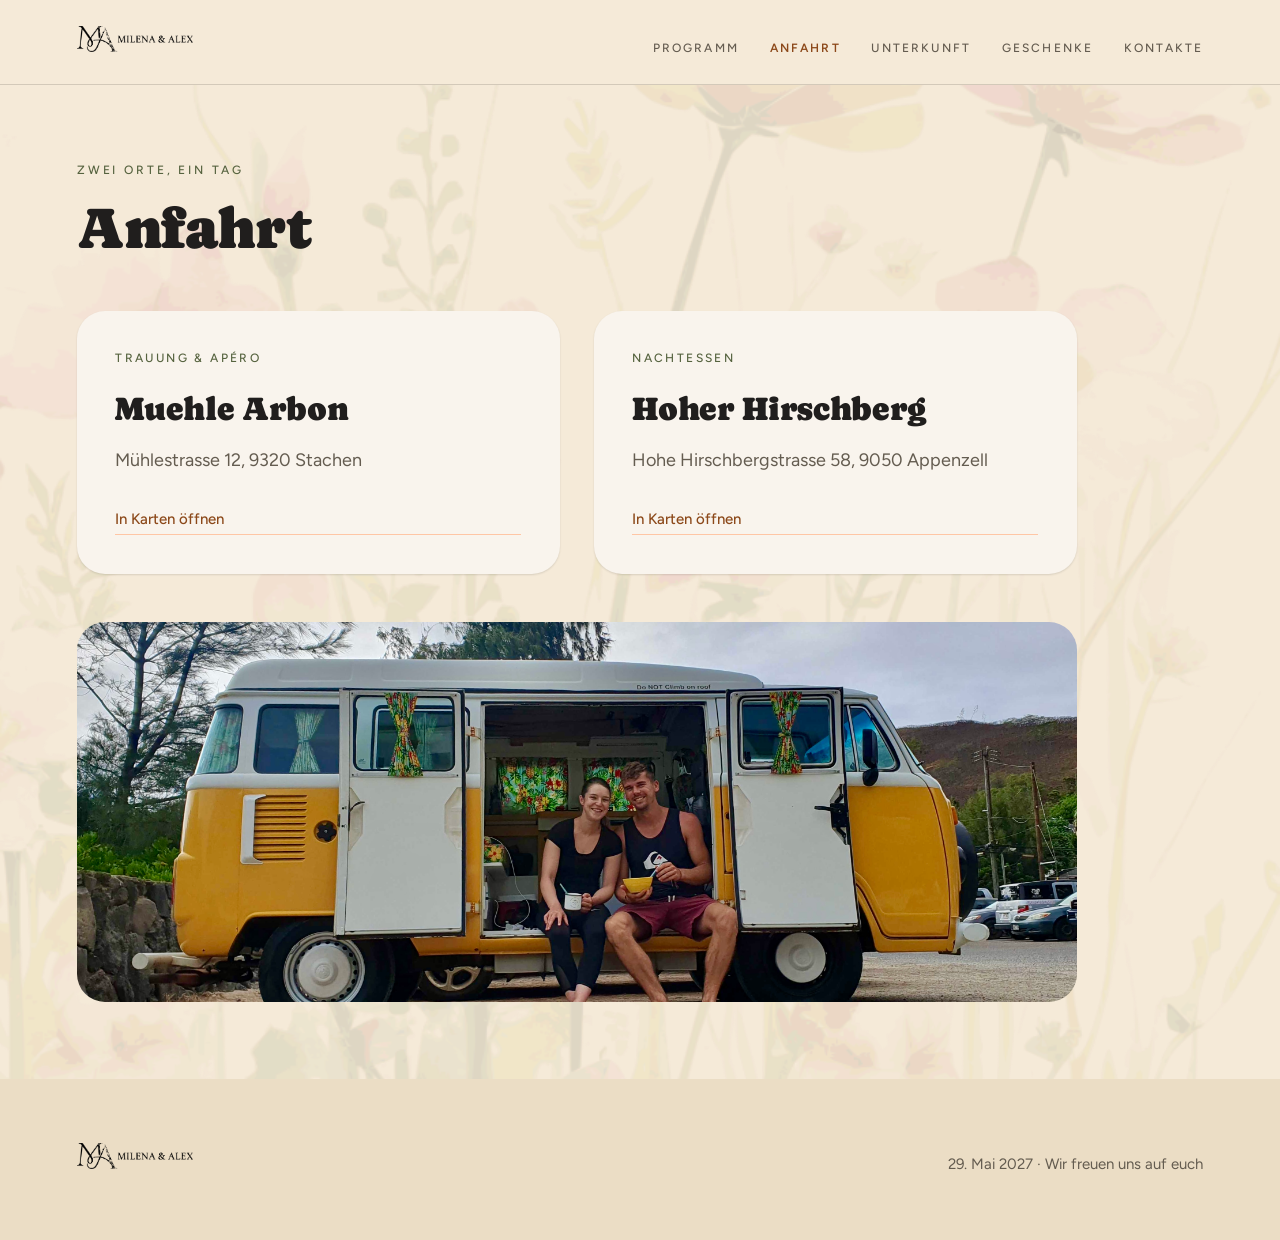
==== anfahrt.html @ 002980e3 "background flowers" ====
<!DOCTYPE html>
<html lang="de">
<head>
<meta charset="utf-8">
<meta name="viewport" content="width=device-width, initial-scale=1">
<title>Anfahrt — Milena & Alex</title>
<link rel="preconnect" href="https://fonts.googleapis.com">
<link rel="preconnect" href="https://fonts.gstatic.com" crossorigin>
<link href="https://fonts.googleapis.com/css2?family=Caprasimo&family=Figtree:wght@300;400;500;600&display=swap" rel="stylesheet">
<link rel="stylesheet" href="styles.css">
<link rel="icon" type="image/x-icon" href="favicon/favicon.ico">
<link rel="icon" type="image/png" sizes="32x32" href="favicon/favicon-32x32.png">
<link rel="icon" type="image/png" sizes="16x16" href="favicon/favicon-16x16.png">
<link rel="apple-touch-icon" sizes="180x180" href="favicon/apple-touch-icon.png">
<style>
  body { margin: 0; font-size: 17px; }
  html { scroll-behavior: smooth; }
  a { text-decoration: none; }
  a[href$=".html"]:hover, a[target="_blank"]:hover { color: var(--color-accent); }
</style>
</head>
<body>
<div style="min-height: 100vh; background: var(--color-bg); display: flex; flex-direction: column;">

  <div style="display: flex; align-items: baseline; justify-content: space-between; gap: 28px; flex-wrap: wrap; padding: 26px clamp(20px, 6vw, 80px); border-bottom: 1px solid var(--color-divider);">
    <a href="index.html" style="display: inline-flex; align-items: center;"><img src="logo/logo_schriftzug_seitlich_crop.png" alt="Milena &amp; Alex" style="height: 26px; width: auto; display: block;"></a>
    <div style="display: flex; gap: clamp(16px, 2.4vw, 34px); flex-wrap: wrap;">
      <a href="programm.html" style="font-size: 12px; font-weight: 500; letter-spacing: 0.18em; text-transform: uppercase; color: var(--color-neutral-700);">Programm</a>
      <a href="anfahrt.html" style="font-size: 12px; font-weight: 600; letter-spacing: 0.18em; text-transform: uppercase; color: var(--color-accent-700);">Anfahrt</a>
      <a href="unterkunft.html" style="font-size: 12px; font-weight: 500; letter-spacing: 0.18em; text-transform: uppercase; color: var(--color-neutral-700);">Unterkunft</a>
      <a href="geschenke.html" style="font-size: 12px; font-weight: 500; letter-spacing: 0.18em; text-transform: uppercase; color: var(--color-neutral-700);">Geschenke</a>
      <a href="brautpaar.html" style="font-size: 12px; font-weight: 500; letter-spacing: 0.18em; text-transform: uppercase; color: var(--color-neutral-700);">Kontakte</a>
    </div>
  </div>

  <div style="flex: 1; padding: clamp(40px, 6vw, 88px) clamp(20px, 6vw, 80px); position: relative; overflow: hidden; z-index: 0;">
    <img src="background/flowers.png" alt="" aria-hidden="true" style="position: absolute; bottom: 0; left: 0; width: 100%; height: auto; opacity: 0.14; z-index: -1; pointer-events: none;">
    <div style="font-size: 12px; font-weight: 500; letter-spacing: 0.24em; text-transform: uppercase; color: var(--color-accent-2-700);">Zwei Orte, ein Tag</div>
    <h1 style="font-size: clamp(34px, 4.6vw, 58px); line-height: 1.06; letter-spacing: -0.02em; margin: 18px 0 0;">Anfahrt</h1>

    <div style="display: grid; grid-template-columns: repeat(auto-fit, minmax(300px, 1fr)); gap: clamp(20px, 3vw, 34px); margin-top: clamp(32px, 4vw, 56px); max-width: 1000px;">
      <div class="card elev-sm" style="background: var(--color-neutral-100); border-radius: var(--radius-lg); padding: clamp(26px, 3vw, 40px);">
        <div style="font-size: 12px; font-weight: 500; letter-spacing: 0.2em; text-transform: uppercase; color: var(--color-accent-2-700);">Trauung &amp; Apéro</div>
        <h2 style="font-size: clamp(26px, 2.6vw, 34px); letter-spacing: -0.01em; margin: 14px 0 10px;">Muehle Arbon</h2>
        <p style="font-size: 18px; line-height: 1.6; color: var(--color-neutral-700); margin: 0;">Mühlestrasse 12, 9320 Stachen</p>
        <a href="https://www.google.com/maps/search/?api=1&amp;query=M%C3%BChlestrasse+12%2C+9320+Stachen" target="_blank" rel="noopener" style="display: inline-block; margin-top: 24px; font-size: 15px; font-weight: 500; color: var(--color-accent-700); border-bottom: 1px solid var(--color-accent-300); padding-bottom: 3px;">In Karten öffnen</a>
      </div>
      <div class="card elev-sm" style="background: var(--color-neutral-100); border-radius: var(--radius-lg); padding: clamp(26px, 3vw, 40px);">
        <div style="font-size: 12px; font-weight: 500; letter-spacing: 0.2em; text-transform: uppercase; color: var(--color-accent-2-700);">Nachtessen</div>
        <h2 style="font-size: clamp(26px, 2.6vw, 34px); letter-spacing: -0.01em; margin: 14px 0 10px;">Hoher Hirschberg</h2>
        <p style="font-size: 18px; line-height: 1.6; color: var(--color-neutral-700); margin: 0;">Hohe Hirschbergstrasse 58, 9050 Appenzell</p>
        <a href="https://www.google.com/maps/search/?api=1&amp;query=Hohe+Hirschbergstrasse+58%2C+9050+Appenzell" target="_blank" rel="noopener" style="display: inline-block; margin-top: 24px; font-size: 15px; font-weight: 500; color: var(--color-accent-700); border-bottom: 1px solid var(--color-accent-300); padding-bottom: 3px;">In Karten öffnen</a>
      </div>
    </div>

    <figure style="border-radius: var(--radius-lg); overflow: hidden; margin-top: clamp(28px, 4vw, 48px); max-width: 1000px;">
      <img src="images/IMG_9837.JPEG" alt="Unterwegs" style="width: 100%; height: clamp(240px, 30vw, 380px); object-fit: cover;">
    </figure>
  </div>

  <div style="background: var(--color-surface); padding: clamp(36px, 5vw, 64px) clamp(20px, 6vw, 80px); display: flex; align-items: baseline; justify-content: space-between; gap: 20px; flex-wrap: wrap;">
    <a href="index.html" style="display: inline-flex; align-items: center;"><img src="logo/logo_schriftzug_seitlich_crop.png" alt="Milena &amp; Alex" style="height: 26px; width: auto; display: block;"></a>
    <div style="font-size: 15px; color: var(--color-neutral-700);">29. Mai 2027 · Wir freuen uns auf euch</div>
  </div>

</div>
</body>
</html>
---- styles.css ----
/* Organic — design-system tokens and component classes. This file is the source of truth for the system's look; retune it here and see readme.md. */
@import url('https://fonts.googleapis.com/css2?family=Caprasimo:wght@400&family=Figtree:wght@400;600;700&display=swap');

:root {
  --color-bg: #f5ead8;
  --color-surface: #ebddc5;
  --color-text: #201e1d;
  --color-accent: #c67139;
  --color-accent-2: #7a8a5e;
  --color-divider: color-mix(in srgb, #201e1d 16%, transparent);

  /* Tonal ramps — generated in OKLCH on one shared lightness scale, so the
     same step of any role matches the others in visual value. */
  --color-neutral-100: #f9f4ed;
  --color-neutral-200: #eee7db;
  --color-neutral-300: #dcd3c4;
  --color-neutral-400: #c0b6a5;
  --color-neutral-500: #a19786;
  --color-neutral-600: #82796a;
  --color-neutral-700: #645c50;
  --color-neutral-800: #474238;
  --color-neutral-900: #2e2b25;

  --color-accent-100: #fff2eb;
  --color-accent-200: #ffe1d0;
  --color-accent-300: #ffc6a5;
  --color-accent-400: #f6a06b;
  --color-accent-500: #d67f48;
  --color-accent-600: #b2622d;
  --color-accent-700: #8c491a;
  --color-accent-800: #643312;
  --color-accent-900: #402310;

  --color-accent-2-100: #f0fae1;
  --color-accent-2-200: #e1eecc;
  --color-accent-2-300: #ccdbb2;
  --color-accent-2-400: #aebf92;
  --color-accent-2-500: #8fa073;
  --color-accent-2-600: #728157;
  --color-accent-2-700: #56633f;
  --color-accent-2-800: #3d472b;
  --color-accent-2-900: #272e1b;

  --font-heading: "Caprasimo", system-ui, sans-serif;
  --font-heading-weight: 400;
  --font-body: "Figtree", system-ui, sans-serif;

  --space-1: 4.4px;
  --space-2: 8.8px;
  --space-3: 13.2px;
  --space-4: 17.6px;
  --space-6: 26.4px;
  --space-8: 35.2px;

  --radius-sm: 8px;
  --radius-md: 16px;
  --radius-lg: 28px;

  /* Elevation — derived from the ground: soft ink-tinted shadows on a
     light theme, a hairline edge + ambient darkness on a dark one. */
  --shadow-sm: 0 1px 2px color-mix(in srgb, #2e2b25 14%, transparent);
  --shadow-md: 0 3px 10px color-mix(in srgb, #2e2b25 16%, transparent);
  --shadow-lg: 0 12px 32px color-mix(in srgb, #2e2b25 22%, transparent);
}

body {
  background: var(--color-bg);
  color: var(--color-text);
  font-family: var(--font-body);
}
h1, h2, h3, h4 { font-family: var(--font-heading); font-weight: var(--font-heading-weight); }

/* ══════════════════════════════════════════════════════════════════════════
   Components — built with the tokens above. Plain CSS
   on plain HTML: no JavaScript, no build step. Each class is documented in
   readme.md and demonstrated in foundations/ and components/.
   ══════════════════════════════════════════════════════════════════════ */

*, *::before, *::after { box-sizing: border-box; }
body { margin: 0; font-size: 15px; line-height: 1.55; font-weight: 400; }
h1, h2, h3, h4, h5, h6 {
  font-family: var(--font-heading); font-weight: var(--font-heading-weight);
  line-height: 1.12; letter-spacing: -0.015em; margin: 0 0 var(--space-2);
}
h1 { font-size: 42px; }
h2 { font-size: 32px; }
h3 { font-size: 25px; }
h4 { font-size: 20px; }
h5 { font-size: 16px; }
h6 { font-size: 13px; }
h6 { letter-spacing: 0.08em; text-transform: uppercase; }
p { margin: 0 0 var(--space-3); }
a { color: var(--color-accent); text-underline-offset: 3px; }
img { display: block; max-width: 100%; }
figure { margin: 0; }
figcaption {
  font-size: 11px; margin-top: var(--space-1);
  color: color-mix(in srgb, var(--color-text) 55%, transparent);
}
.text-muted { color: color-mix(in srgb, var(--color-text) 55%, transparent); }
:focus { outline: none; }
:focus-visible { outline: 2px solid var(--color-accent); outline-offset: 2px; }
::selection { background: color-mix(in srgb, var(--color-accent) 30%, transparent); }

/* — rules — */
.hr {
  height: 1px; border: 0; margin: var(--space-4) 0;
  background: var(--color-divider);
}

/* — buttons — */
.btn {
  display: inline-flex; align-items: center; justify-content: center; gap: 6px;
  cursor: pointer; text-decoration: none;
  font-family: var(--font-heading); font-weight: var(--font-heading-weight);
  font-size: 14px; line-height: 1.2; color: var(--color-text); /* matches the .input's 14px —
     the pair sits side by side in sign-up rows */
  background: transparent; border: 1px solid transparent;
  padding: var(--space-2) calc(var(--space-3) * 1.2);
  border-radius: var(--radius-md);
}
.btn svg { display: block; }
.btn:disabled { opacity: 0.45; cursor: not-allowed; }
.btn-primary { background: var(--color-accent); color: var(--color-bg); }
.btn-primary:hover { background: var(--color-accent-600); }
.btn-primary:active { background: var(--color-accent-700); }
.btn-secondary { border-color: var(--color-divider); }
.btn-secondary:hover { background: color-mix(in srgb, var(--color-text) 7%, transparent); }
.btn-secondary:active { background: color-mix(in srgb, var(--color-text) 14%, transparent); }
.btn-ghost { color: var(--color-accent); padding-inline: var(--space-1); }
.btn-ghost:hover { background: color-mix(in srgb, var(--color-accent) 10%, transparent); }
.btn-ghost:active { background: color-mix(in srgb, var(--color-accent) 18%, transparent); }
.btn-icon { width: 36px; height: 36px; padding: 0; }
.btn-block { width: 100%; margin-top: var(--space-2); }

/* — forms — */
.field > label {
  display: block; font-size: 12px; margin-bottom: 5px;
  color: color-mix(in srgb, var(--color-text) 70%, transparent);
}
.input {
  width: 100%; min-height: 36px; padding: 6px 10px; font: inherit;
  font-size: 14px; color: var(--color-text); caret-color: var(--color-accent);
  background: var(--color-surface);
  border: 1px solid var(--color-divider); border-radius: var(--radius-md);
}
.input:hover { border-color: color-mix(in srgb, var(--color-text) 45%, transparent); }
.input:focus-visible { border-color: var(--color-accent); outline-offset: 0; }
textarea.input { min-height: 90px; resize: vertical; }
.radio { display: inline-flex; align-items: center; gap: 8px; cursor: pointer; font-size: 14px; }
.radio input, .seg-opt input {
  position: absolute; opacity: 0; width: 0; height: 0; pointer-events: none;
}
.radio .dot {
  width: 16px; height: 16px; flex: none; border-radius: 50%;
  border: 1.5px solid var(--color-divider);
}
.radio:hover .dot { border-color: var(--color-accent); }
.radio input:checked + .dot {
  border-color: var(--color-accent); background: var(--color-accent);
  box-shadow: inset 0 0 0 4px var(--color-bg);
}
.radio input:focus-visible + .dot { outline: 2px solid var(--color-accent); outline-offset: 2px; }
.seg {
  display: inline-flex; overflow: hidden;
  border: 1px solid var(--color-divider); border-radius: var(--radius-md);
}
.seg-opt {
  display: inline-flex; align-items: center; gap: 6px;
  padding: 7px 12px; font-size: 13px; cursor: pointer;
}
.seg-opt + .seg-opt { border-left: 1px solid var(--color-divider); }
.seg-opt:has(input:checked) { background: var(--color-accent); color: var(--color-bg); }
.seg-opt:not(:has(input:checked)):hover { background: color-mix(in srgb, var(--color-text) 7%, transparent); }
.seg-opt:has(input:focus-visible) { outline: 2px solid var(--color-accent); outline-offset: -2px; }

/* — cards — */
.card {
  display: flex; flex-direction: column; gap: var(--space-2);
  padding: var(--space-3); border-radius: var(--radius-md); background: var(--color-surface);
}
.card-kicker { font-size: 10px; letter-spacing: 0.1em; text-transform: uppercase; color: var(--color-accent); }
.card-title {
  font-family: var(--font-heading); font-weight: var(--font-heading-weight);
  font-size: 17px; line-height: 1.2;
}
.card-body { margin: 0; font-size: 13px; opacity: 0.8; flex: 1; }
.card-meta {
  display: flex; align-items: center; gap: 6px; font-size: 11px;
  color: color-mix(in srgb, var(--color-text) 50%, transparent);
}
.elev-sm { box-shadow: var(--shadow-sm); }
.elev-md { box-shadow: var(--shadow-md); }
.elev-lg { box-shadow: var(--shadow-lg); }

/* — tags — */
.tag {
  display: inline-flex; align-items: center; font-size: 11px;
  letter-spacing: 0.02em; padding: 3px 10px;
  border-radius: calc(var(--radius-md) * 0.75);
}
.tag-accent { background: var(--color-accent-100); color: var(--color-accent-800); }
.tag-accent-2 { background: var(--color-accent-2-100); color: var(--color-accent-2-800); }
.tag-neutral { background: var(--color-neutral-100); color: var(--color-neutral-800); }
.tag-outline { border: 1px solid var(--color-accent); color: var(--color-accent); }

/* — navigation — */
.nav {
  display: flex; align-items: center; gap: var(--space-4);
  padding: var(--space-3) var(--space-4);
  border-bottom: none;
}
.nav-brand {
  font-family: var(--font-heading); font-weight: var(--font-heading-weight);
  font-size: 18px; margin-right: auto;
}
.nav a { color: inherit; text-decoration: none; font-size: 14px; }
.nav a:hover, .nav a[aria-current='page'] { color: var(--color-accent); }

/* — tables — */
.table { width: 100%; border-collapse: collapse; font-size: 14px; }
.table th {
  text-align: left; font-size: 11px; letter-spacing: 0.08em; text-transform: uppercase;
  color: color-mix(in srgb, var(--color-text) 60%, transparent);
  padding: var(--space-2); border-bottom: 1px solid var(--color-divider);
}
.table td {
  padding: var(--space-2);
  border-bottom: 1px solid color-mix(in srgb, var(--color-text) 8%, transparent);
}
.table tbody tr:hover { background: color-mix(in srgb, var(--color-text) 4%, transparent); }

/* — dialog — */
.dialog-backdrop {
  position: fixed; inset: 0; display: grid; place-items: center;
  padding: var(--space-4);
  background: color-mix(in srgb, var(--color-neutral-900) 50%, transparent);
}
.dialog {
  width: min(440px, 100%); display: flex; flex-direction: column; gap: var(--space-3);
  padding: var(--space-4); border-radius: var(--radius-lg);
  background: var(--color-surface); box-shadow: var(--shadow-lg);
}
.dialog-title {
  font-family: var(--font-heading); font-weight: var(--font-heading-weight);
  font-size: 20px;
}
.dialog-body { font-size: 14px; opacity: 0.85; }
.dialog-actions { display: flex; justify-content: flex-end; gap: var(--space-2); margin-top: var(--space-2); }

/* — rounded frame: everything softens, small controls go pill — */
.card, .dialog { border-radius: calc(var(--radius-lg) * 1.15); }
.btn, .tag, .seg, .input { border-radius: 999px; }
.input { padding-inline: 14px; }
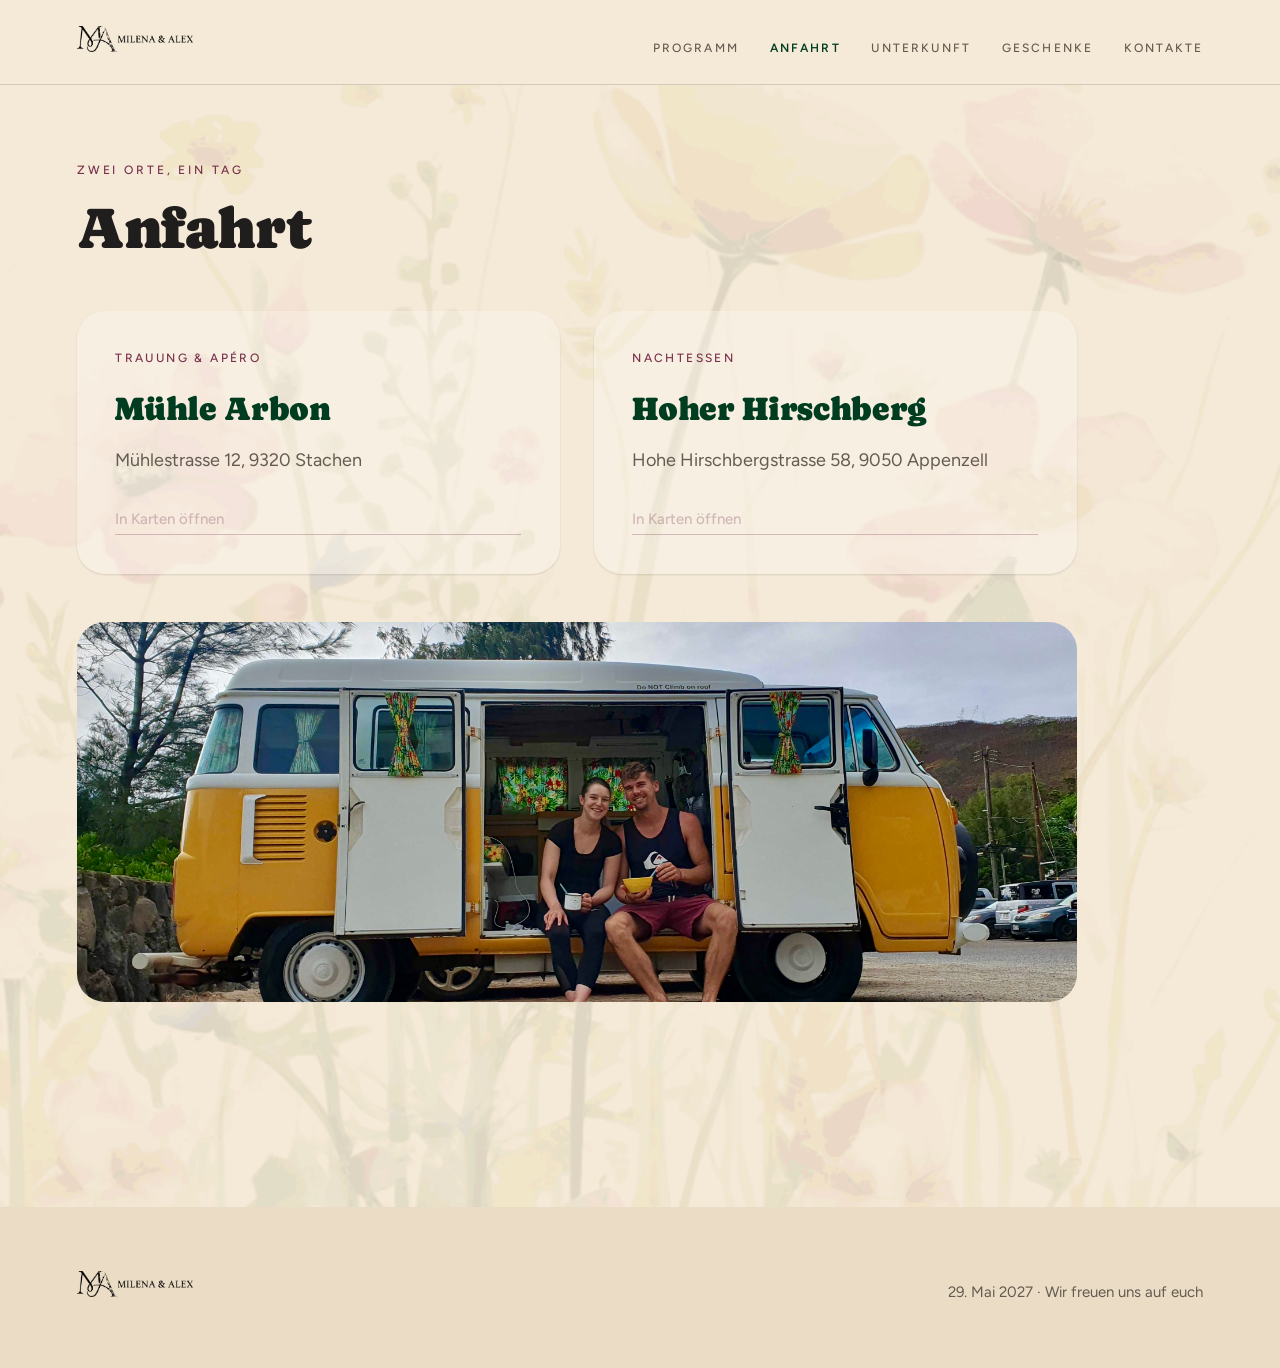
==== commit 1959d2ef: "color coding" ====
--- a/anfahrt.html
+++ b/anfahrt.html
@@ -16,44 +16,52 @@
   body { margin: 0; font-size: 17px; }
   html { scroll-behavior: smooth; }
   a { text-decoration: none; }
-  a[href$=".html"]:hover, a[target="_blank"]:hover { color: var(--color-accent); }
+  a[href$=".html"]:hover, a[target="_blank"]:hover { color: var(--color-accent-2); }
 </style>
 </head>
 <body>
 <div style="min-height: 100vh; background: var(--color-bg); display: flex; flex-direction: column;">
 
-  <div style="display: flex; align-items: baseline; justify-content: space-between; gap: 28px; flex-wrap: wrap; padding: 26px clamp(20px, 6vw, 80px); border-bottom: 1px solid var(--color-divider);">
+  <div class="site-nav" style="display: flex; align-items: baseline; justify-content: space-between; gap: 28px; flex-wrap: wrap; padding: 26px clamp(20px, 6vw, 80px); border-bottom: 1px solid var(--color-divider);">
     <a href="index.html" style="display: inline-flex; align-items: center;"><img src="logo/logo_schriftzug_seitlich_crop.png" alt="Milena &amp; Alex" style="height: 26px; width: auto; display: block;"></a>
-    <div style="display: flex; gap: clamp(16px, 2.4vw, 34px); flex-wrap: wrap;">
+    <div class="site-nav-links" style="display: flex; gap: clamp(16px, 2.4vw, 34px); flex-wrap: wrap;">
       <a href="programm.html" style="font-size: 12px; font-weight: 500; letter-spacing: 0.18em; text-transform: uppercase; color: var(--color-neutral-700);">Programm</a>
-      <a href="anfahrt.html" style="font-size: 12px; font-weight: 600; letter-spacing: 0.18em; text-transform: uppercase; color: var(--color-accent-700);">Anfahrt</a>
+      <a href="anfahrt.html" style="font-size: 12px; font-weight: 600; letter-spacing: 0.18em; text-transform: uppercase; color: var(--color-accent-2-700);">Anfahrt</a>
       <a href="unterkunft.html" style="font-size: 12px; font-weight: 500; letter-spacing: 0.18em; text-transform: uppercase; color: var(--color-neutral-700);">Unterkunft</a>
       <a href="geschenke.html" style="font-size: 12px; font-weight: 500; letter-spacing: 0.18em; text-transform: uppercase; color: var(--color-neutral-700);">Geschenke</a>
       <a href="brautpaar.html" style="font-size: 12px; font-weight: 500; letter-spacing: 0.18em; text-transform: uppercase; color: var(--color-neutral-700);">Kontakte</a>
     </div>
+    <button class="site-nav-toggle" type="button" aria-label="Menü öffnen" aria-expanded="false"><span></span><span></span><span></span></button>
+    <div class="site-nav-dropdown">
+      <a href="programm.html">Programm</a>
+      <a href="anfahrt.html" style="color: var(--color-accent-2-700); font-weight: 600;">Anfahrt</a>
+      <a href="unterkunft.html">Unterkunft</a>
+      <a href="geschenke.html">Geschenke</a>
+      <a href="brautpaar.html">Kontakte</a>
+    </div>
   </div>
 
   <div style="flex: 1; padding: clamp(40px, 6vw, 88px) clamp(20px, 6vw, 80px); position: relative; overflow: hidden; z-index: 0;">
-    <img src="background/flowers.png" alt="" aria-hidden="true" style="position: absolute; bottom: 0; left: 0; width: 100%; height: auto; opacity: 0.14; z-index: -1; pointer-events: none;">
-    <div style="font-size: 12px; font-weight: 500; letter-spacing: 0.24em; text-transform: uppercase; color: var(--color-accent-2-700);">Zwei Orte, ein Tag</div>
+    <img src="background/flowers.png" alt="" aria-hidden="true" style="position: absolute; bottom: 0; left: 50%; width: 100%; min-width: 560px; height: auto; opacity: 0.14; z-index: -1; pointer-events: none; transform: translateX(-50%);">
+    <div style="font-size: 12px; font-weight: 500; letter-spacing: 0.24em; text-transform: uppercase; color: var(--color-accent-700);">Zwei Orte, ein Tag</div>
     <h1 style="font-size: clamp(34px, 4.6vw, 58px); line-height: 1.06; letter-spacing: -0.02em; margin: 18px 0 0;">Anfahrt</h1>
 
     <div style="display: grid; grid-template-columns: repeat(auto-fit, minmax(300px, 1fr)); gap: clamp(20px, 3vw, 34px); margin-top: clamp(32px, 4vw, 56px); max-width: 1000px;">
-      <div class="card elev-sm" style="background: var(--color-neutral-100); border-radius: var(--radius-lg); padding: clamp(26px, 3vw, 40px);">
-        <div style="font-size: 12px; font-weight: 500; letter-spacing: 0.2em; text-transform: uppercase; color: var(--color-accent-2-700);">Trauung &amp; Apéro</div>
-        <h2 style="font-size: clamp(26px, 2.6vw, 34px); letter-spacing: -0.01em; margin: 14px 0 10px;">Muehle Arbon</h2>
+      <div class="card elev-sm" style="background: color-mix(in srgb, var(--color-neutral-100) 40%, transparent); border-radius: var(--radius-lg); padding: clamp(26px, 3vw, 40px);">
+        <div style="font-size: 12px; font-weight: 500; letter-spacing: 0.2em; text-transform: uppercase; color: var(--color-accent-700);">Trauung &amp; Apéro</div>
+        <h2 style="font-size: clamp(26px, 2.6vw, 34px); color: var(--color-accent-2-700); letter-spacing: -0.01em; margin: 14px 0 10px;">Mühle Arbon</h2>
         <p style="font-size: 18px; line-height: 1.6; color: var(--color-neutral-700); margin: 0;">Mühlestrasse 12, 9320 Stachen</p>
-        <a href="https://www.google.com/maps/search/?api=1&amp;query=M%C3%BChlestrasse+12%2C+9320+Stachen" target="_blank" rel="noopener" style="display: inline-block; margin-top: 24px; font-size: 15px; font-weight: 500; color: var(--color-accent-700); border-bottom: 1px solid var(--color-accent-300); padding-bottom: 3px;">In Karten öffnen</a>
+        <a href="https://www.google.com/maps/search/?api=1&amp;query=M%C3%BChlestrasse+12%2C+9320+Stachen" target="_blank" rel="noopener" style="display: inline-block; margin-top: 24px; font-size: 15px; font-weight: 500; color: var(--color-accent-800); border-bottom: 1px solid var(--color-accent-800); padding-bottom: 3px;">In Karten öffnen</a>
       </div>
-      <div class="card elev-sm" style="background: var(--color-neutral-100); border-radius: var(--radius-lg); padding: clamp(26px, 3vw, 40px);">
-        <div style="font-size: 12px; font-weight: 500; letter-spacing: 0.2em; text-transform: uppercase; color: var(--color-accent-2-700);">Nachtessen</div>
-        <h2 style="font-size: clamp(26px, 2.6vw, 34px); letter-spacing: -0.01em; margin: 14px 0 10px;">Hoher Hirschberg</h2>
+      <div class="card elev-sm" style="background: color-mix(in srgb, var(--color-neutral-100) 40%, transparent); border-radius: var(--radius-lg); padding: clamp(26px, 3vw, 40px);">
+        <div style="font-size: 12px; font-weight: 500; letter-spacing: 0.2em; text-transform: uppercase; color: var(--color-accent-700);">Nachtessen</div>
+        <h2 style="font-size: clamp(26px, 2.6vw, 34px); color: var(--color-accent-2-700); letter-spacing: -0.01em; margin: 14px 0 10px;">Hoher Hirschberg</h2>
         <p style="font-size: 18px; line-height: 1.6; color: var(--color-neutral-700); margin: 0;">Hohe Hirschbergstrasse 58, 9050 Appenzell</p>
-        <a href="https://www.google.com/maps/search/?api=1&amp;query=Hohe+Hirschbergstrasse+58%2C+9050+Appenzell" target="_blank" rel="noopener" style="display: inline-block; margin-top: 24px; font-size: 15px; font-weight: 500; color: var(--color-accent-700); border-bottom: 1px solid var(--color-accent-300); padding-bottom: 3px;">In Karten öffnen</a>
+        <a href="https://www.google.com/maps/search/?api=1&amp;query=Hohe+Hirschbergstrasse+58%2C+9050+Appenzell" target="_blank" rel="noopener" style="display: inline-block; margin-top: 24px; font-size: 15px; font-weight: 500; color: var(--color-accent-800); border-bottom: 1px solid var(--color-accent-800); padding-bottom: 3px;">In Karten öffnen</a>
       </div>
     </div>
 
-    <figure style="border-radius: var(--radius-lg); overflow: hidden; margin-top: clamp(28px, 4vw, 48px); max-width: 1000px;">
+    <figure style="border-radius: var(--radius-lg); overflow: hidden; margin: clamp(28px, 4vw, 48px) 0 clamp(80px, 10vw, 160px); max-width: 1000px;">
       <img src="images/IMG_9837.JPEG" alt="Unterwegs" style="width: 100%; height: clamp(240px, 30vw, 380px); object-fit: cover;">
     </figure>
   </div>
@@ -64,5 +72,6 @@
   </div>
 
 </div>
+<script src="nav.js" defer></script>
 </body>
 </html>
--- a/styles.css
+++ b/styles.css
@@ -23,21 +23,21 @@
 
   --color-accent-100: #fff2eb;
   --color-accent-200: #ffe1d0;
-  --color-accent-300: #ffc6a5;
+  --color-accent-300: #e4ccc5;
   --color-accent-400: #f6a06b;
-  --color-accent-500: #d67f48;
+  --color-accent-500: #d37a89;
   --color-accent-600: #b2622d;
-  --color-accent-700: #8c491a;
-  --color-accent-800: #643312;
+  --color-accent-700: #7a304c;
+  --color-accent-800: #77344e4b;
   --color-accent-900: #402310;
 
   --color-accent-2-100: #f0fae1;
   --color-accent-2-200: #e1eecc;
-  --color-accent-2-300: #ccdbb2;
+  --color-accent-2-300: #bdbd98;
   --color-accent-2-400: #aebf92;
-  --color-accent-2-500: #8fa073;
+  --color-accent-2-500: #808356;
   --color-accent-2-600: #728157;
-  --color-accent-2-700: #56633f;
+  --color-accent-2-700: #003d20;
   --color-accent-2-800: #3d472b;
   --color-accent-2-900: #272e1b;
 
@@ -121,9 +121,9 @@
 }
 .btn svg { display: block; }
 .btn:disabled { opacity: 0.45; cursor: not-allowed; }
-.btn-primary { background: var(--color-accent); color: var(--color-bg); }
-.btn-primary:hover { background: var(--color-accent-600); }
-.btn-primary:active { background: var(--color-accent-700); }
+.btn-primary { background: var(--color-accent-2-300); color: var(--color-bg); }
+.btn.btn-primary:hover { background: var(--color-accent-2-700); color: #fff; }
+.btn-primary:active { background: var(--color-accent-2-700); }
 .btn-secondary { border-color: var(--color-divider); }
 .btn-secondary:hover { background: color-mix(in srgb, var(--color-text) 7%, transparent); }
 .btn-secondary:active { background: color-mix(in srgb, var(--color-text) 14%, transparent); }
@@ -253,3 +253,45 @@
 .btn, .tag, .seg, .input { border-radius: 999px; }
 .input { padding-inline: 14px; }
 
+/* — site header nav: link row collapses into a toggled dropdown below the breakpoint — */
+.site-nav { position: relative; }
+.site-nav-toggle {
+  display: none;
+  align-items: center; justify-content: center;
+  width: 34px; height: 34px; flex-shrink: 0;
+  padding: 0; border: none; background: none; cursor: pointer;
+  position: relative;
+}
+.site-nav-toggle span {
+  position: absolute; left: 6px; right: 6px; height: 2px;
+  background: var(--color-neutral-900); border-radius: 2px;
+  transition: transform 0.25s ease, opacity 0.2s ease, top 0.25s ease;
+}
+.site-nav-toggle span:nth-child(1) { top: 11px; }
+.site-nav-toggle span:nth-child(2) { top: 17px; }
+.site-nav-toggle span:nth-child(3) { top: 23px; }
+.site-nav-toggle.is-open span:nth-child(1) { top: 17px; transform: rotate(45deg); }
+.site-nav-toggle.is-open span:nth-child(2) { opacity: 0; }
+.site-nav-toggle.is-open span:nth-child(3) { top: 17px; transform: rotate(-45deg); }
+
+.site-nav-dropdown {
+  display: flex; flex-direction: column;
+  position: absolute; top: 100%; left: 0; right: 0;
+  background: var(--color-bg); border-bottom: 1px solid var(--color-divider);
+  padding: 0 clamp(20px, 6vw, 80px);
+  max-height: 0; overflow: hidden; opacity: 0;
+  transition: max-height 0.3s ease, opacity 0.25s ease;
+  z-index: 50;
+}
+.site-nav-dropdown a {
+  padding: 14px 0; font-size: 13px; font-weight: 500; letter-spacing: 0.18em;
+  text-transform: uppercase; color: var(--color-neutral-700);
+  border-top: 1px solid var(--color-divider);
+}
+.site-nav-dropdown.is-open { max-height: 400px; opacity: 1; }
+
+@media (max-width: 720px) {
+  .site-nav-links { display: none !important; }
+  .site-nav-toggle { display: inline-flex !important; }
+}
+
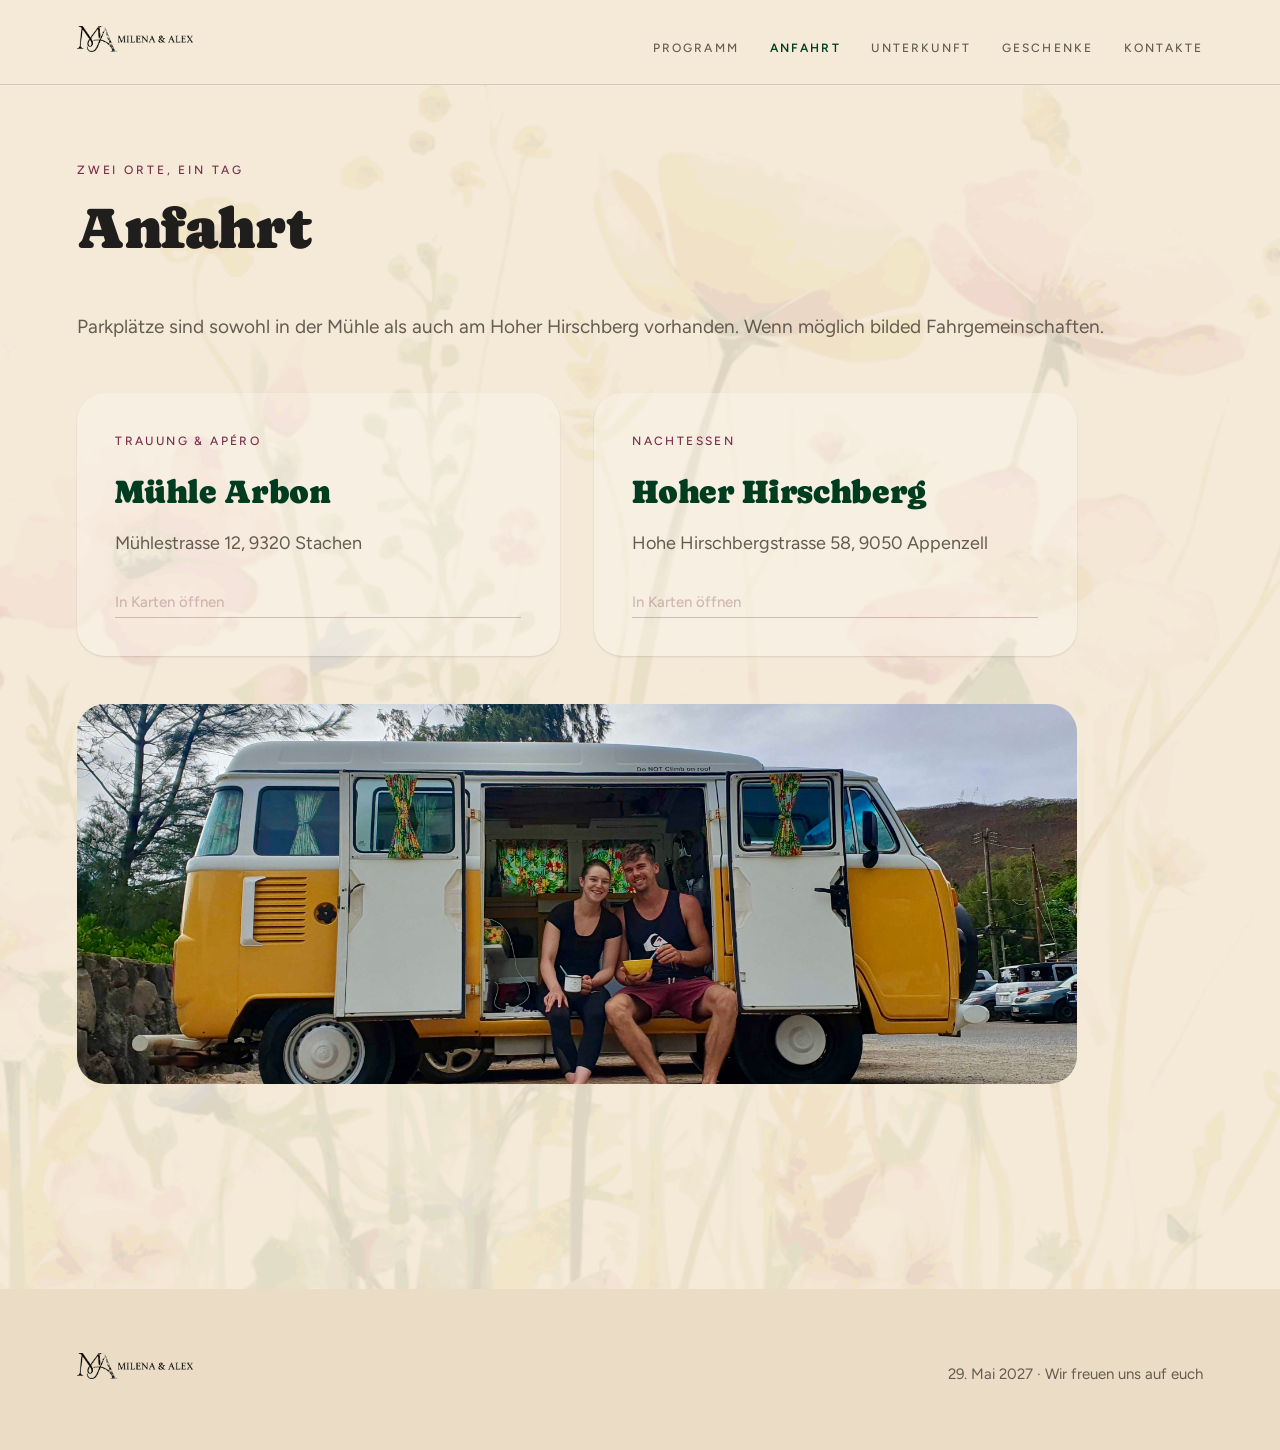
==== commit fac4acd3: "own text" ====
--- a/anfahrt.html
+++ b/anfahrt.html
@@ -46,6 +46,12 @@
     <div style="font-size: 12px; font-weight: 500; letter-spacing: 0.24em; text-transform: uppercase; color: var(--color-accent-700);">Zwei Orte, ein Tag</div>
     <h1 style="font-size: clamp(34px, 4.6vw, 58px); line-height: 1.06; letter-spacing: -0.02em; margin: 18px 0 0;">Anfahrt</h1>
 
+    <div style="display: grid; grid-template-columns: repeat(auto-fit, minmax(300px, 1fr)); gap: clamp(32px, 5vw, 72px); align-items: center; margin-top: clamp(32px, 4vw, 56px); max-width: 1040px;">
+      <div>
+        <p style="font-size: 19px; line-height: 1.65; color: var(--color-neutral-700); margin: 0;">Parkplätze sind sowohl in der Mühle als auch am Hoher Hirschberg vorhanden. Wenn möglich bilded Fahrgemeinschaften.</p>
+      </div>
+    </div>  
+
     <div style="display: grid; grid-template-columns: repeat(auto-fit, minmax(300px, 1fr)); gap: clamp(20px, 3vw, 34px); margin-top: clamp(32px, 4vw, 56px); max-width: 1000px;">
       <div class="card elev-sm" style="background: color-mix(in srgb, var(--color-neutral-100) 40%, transparent); border-radius: var(--radius-lg); padding: clamp(26px, 3vw, 40px);">
         <div style="font-size: 12px; font-weight: 500; letter-spacing: 0.2em; text-transform: uppercase; color: var(--color-accent-700);">Trauung &amp; Apéro</div>
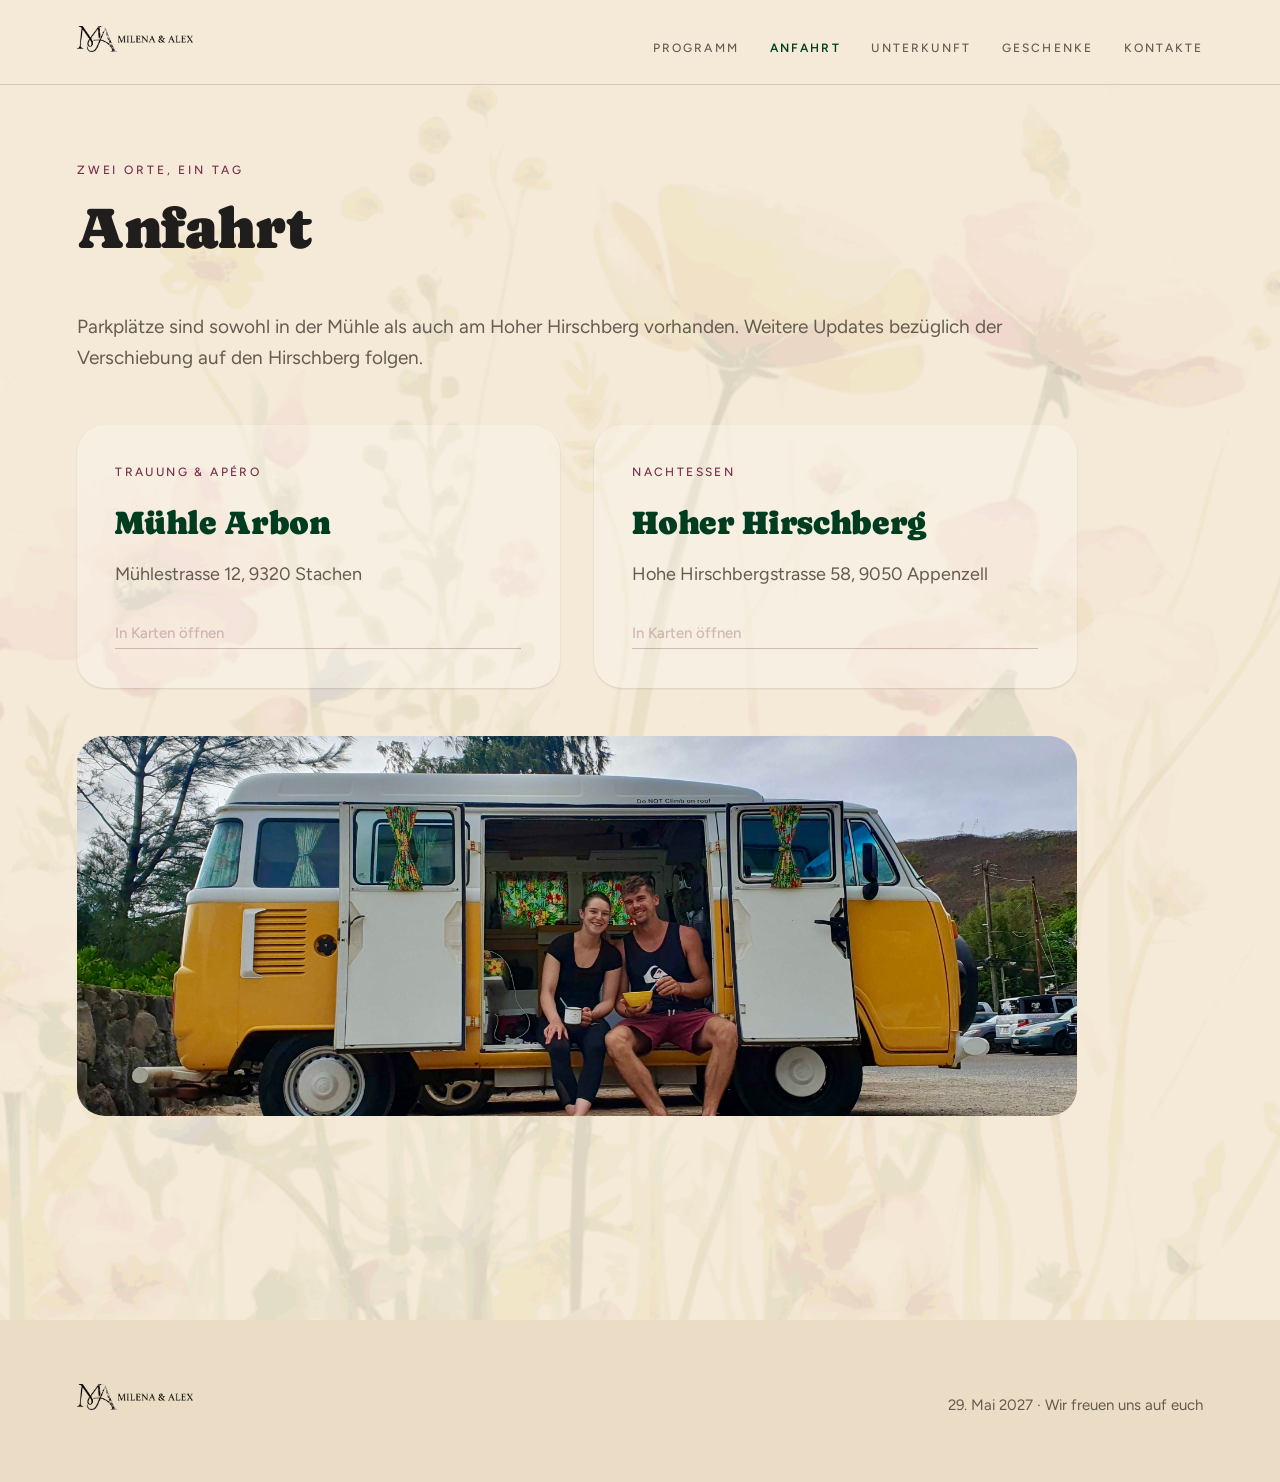
==== commit 9d1fd288: "small changes" ====
--- a/anfahrt.html
+++ b/anfahrt.html
@@ -3,6 +3,7 @@
 <head>
 <meta charset="utf-8">
 <meta name="viewport" content="width=device-width, initial-scale=1">
+<meta name="format-detection" content="telephone=no">
 <title>Anfahrt — Milena & Alex</title>
 <link rel="preconnect" href="https://fonts.googleapis.com">
 <link rel="preconnect" href="https://fonts.gstatic.com" crossorigin>
@@ -48,7 +49,7 @@
 
     <div style="display: grid; grid-template-columns: repeat(auto-fit, minmax(300px, 1fr)); gap: clamp(32px, 5vw, 72px); align-items: center; margin-top: clamp(32px, 4vw, 56px); max-width: 1040px;">
       <div>
-        <p style="font-size: 19px; line-height: 1.65; color: var(--color-neutral-700); margin: 0;">Parkplätze sind sowohl in der Mühle als auch am Hoher Hirschberg vorhanden. Wenn möglich bilded Fahrgemeinschaften.</p>
+        <p style="font-size: 19px; line-height: 1.65; color: var(--color-neutral-700); margin: 0;">Parkplätze sind sowohl in der Mühle als auch am Hoher Hirschberg vorhanden. Weitere Updates bezüglich der Verschiebung auf den Hirschberg folgen.</p>
       </div>
     </div>  
 
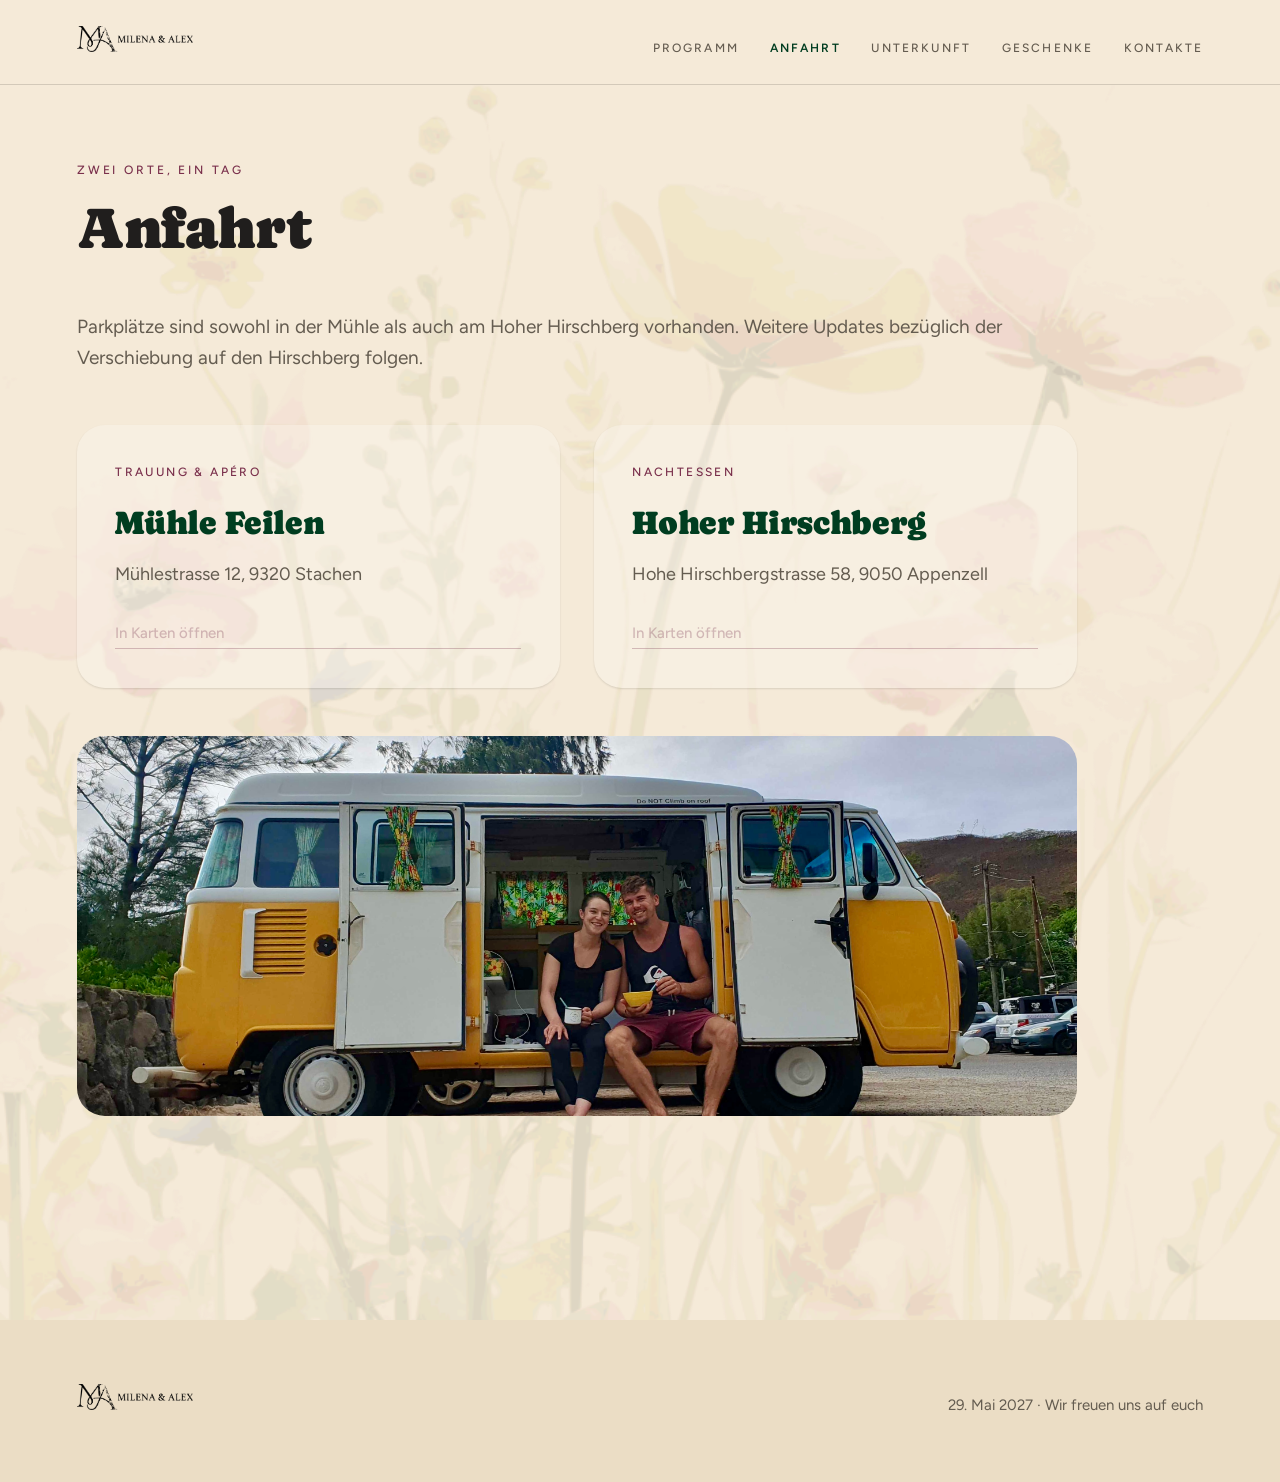
==== commit bb0e9b7d: "small changes" ====
--- a/anfahrt.html
+++ b/anfahrt.html
@@ -56,7 +56,7 @@
     <div style="display: grid; grid-template-columns: repeat(auto-fit, minmax(300px, 1fr)); gap: clamp(20px, 3vw, 34px); margin-top: clamp(32px, 4vw, 56px); max-width: 1000px;">
       <div class="card elev-sm" style="background: color-mix(in srgb, var(--color-neutral-100) 40%, transparent); border-radius: var(--radius-lg); padding: clamp(26px, 3vw, 40px);">
         <div style="font-size: 12px; font-weight: 500; letter-spacing: 0.2em; text-transform: uppercase; color: var(--color-accent-700);">Trauung &amp; Apéro</div>
-        <h2 style="font-size: clamp(26px, 2.6vw, 34px); color: var(--color-accent-2-700); letter-spacing: -0.01em; margin: 14px 0 10px;">Mühle Arbon</h2>
+        <h2 style="font-size: clamp(26px, 2.6vw, 34px); color: var(--color-accent-2-700); letter-spacing: -0.01em; margin: 14px 0 10px;">Mühle Feilen</h2>
         <p style="font-size: 18px; line-height: 1.6; color: var(--color-neutral-700); margin: 0;">Mühlestrasse 12, 9320 Stachen</p>
         <a href="https://www.google.com/maps/search/?api=1&amp;query=M%C3%BChlestrasse+12%2C+9320+Stachen" target="_blank" rel="noopener" style="display: inline-block; margin-top: 24px; font-size: 15px; font-weight: 500; color: var(--color-accent-800); border-bottom: 1px solid var(--color-accent-800); padding-bottom: 3px;">In Karten öffnen</a>
       </div>
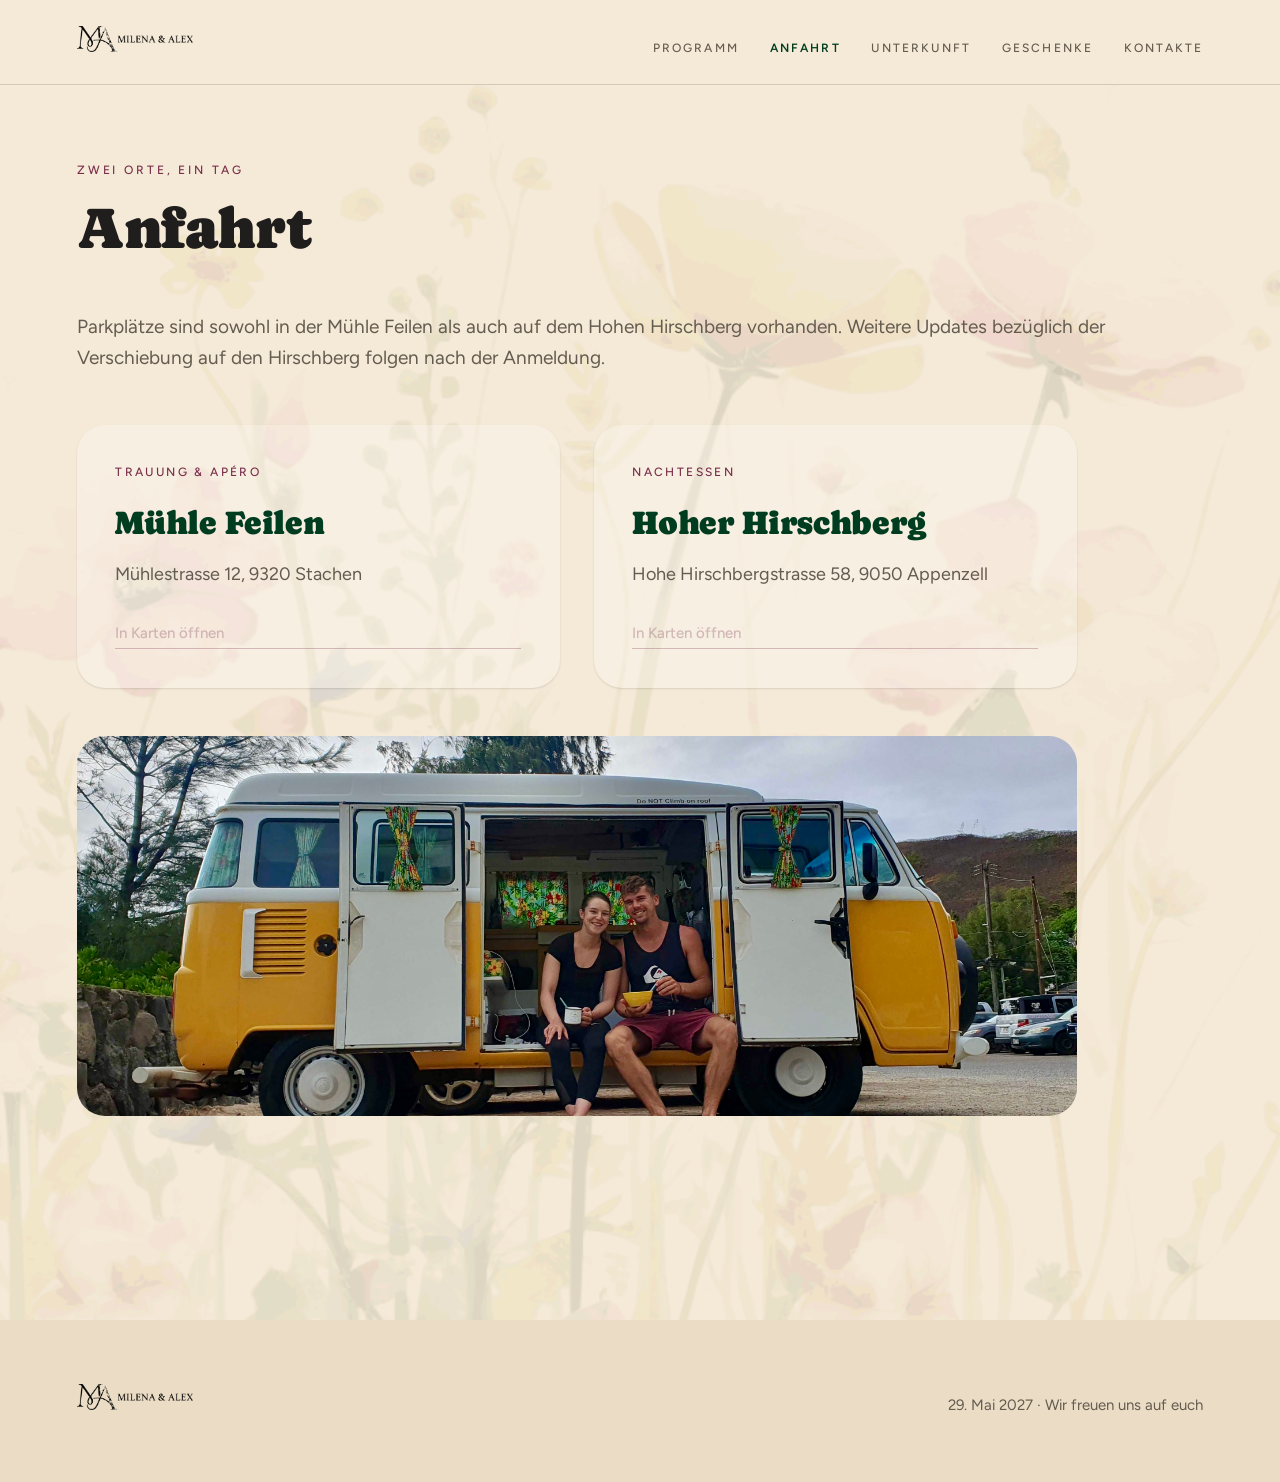
==== commit 4ec2a510: "last changes" ====
--- a/anfahrt.html
+++ b/anfahrt.html
@@ -49,7 +49,7 @@
 
     <div style="display: grid; grid-template-columns: repeat(auto-fit, minmax(300px, 1fr)); gap: clamp(32px, 5vw, 72px); align-items: center; margin-top: clamp(32px, 4vw, 56px); max-width: 1040px;">
       <div>
-        <p style="font-size: 19px; line-height: 1.65; color: var(--color-neutral-700); margin: 0;">Parkplätze sind sowohl in der Mühle als auch am Hoher Hirschberg vorhanden. Weitere Updates bezüglich der Verschiebung auf den Hirschberg folgen.</p>
+        <p style="font-size: 19px; line-height: 1.65; color: var(--color-neutral-700); margin: 0;">Parkplätze sind sowohl in der Mühle Feilen als auch auf dem Hohen Hirschberg vorhanden. Weitere Updates bezüglich der Verschiebung auf den Hirschberg folgen nach der Anmeldung.</p>
       </div>
     </div>  
 
